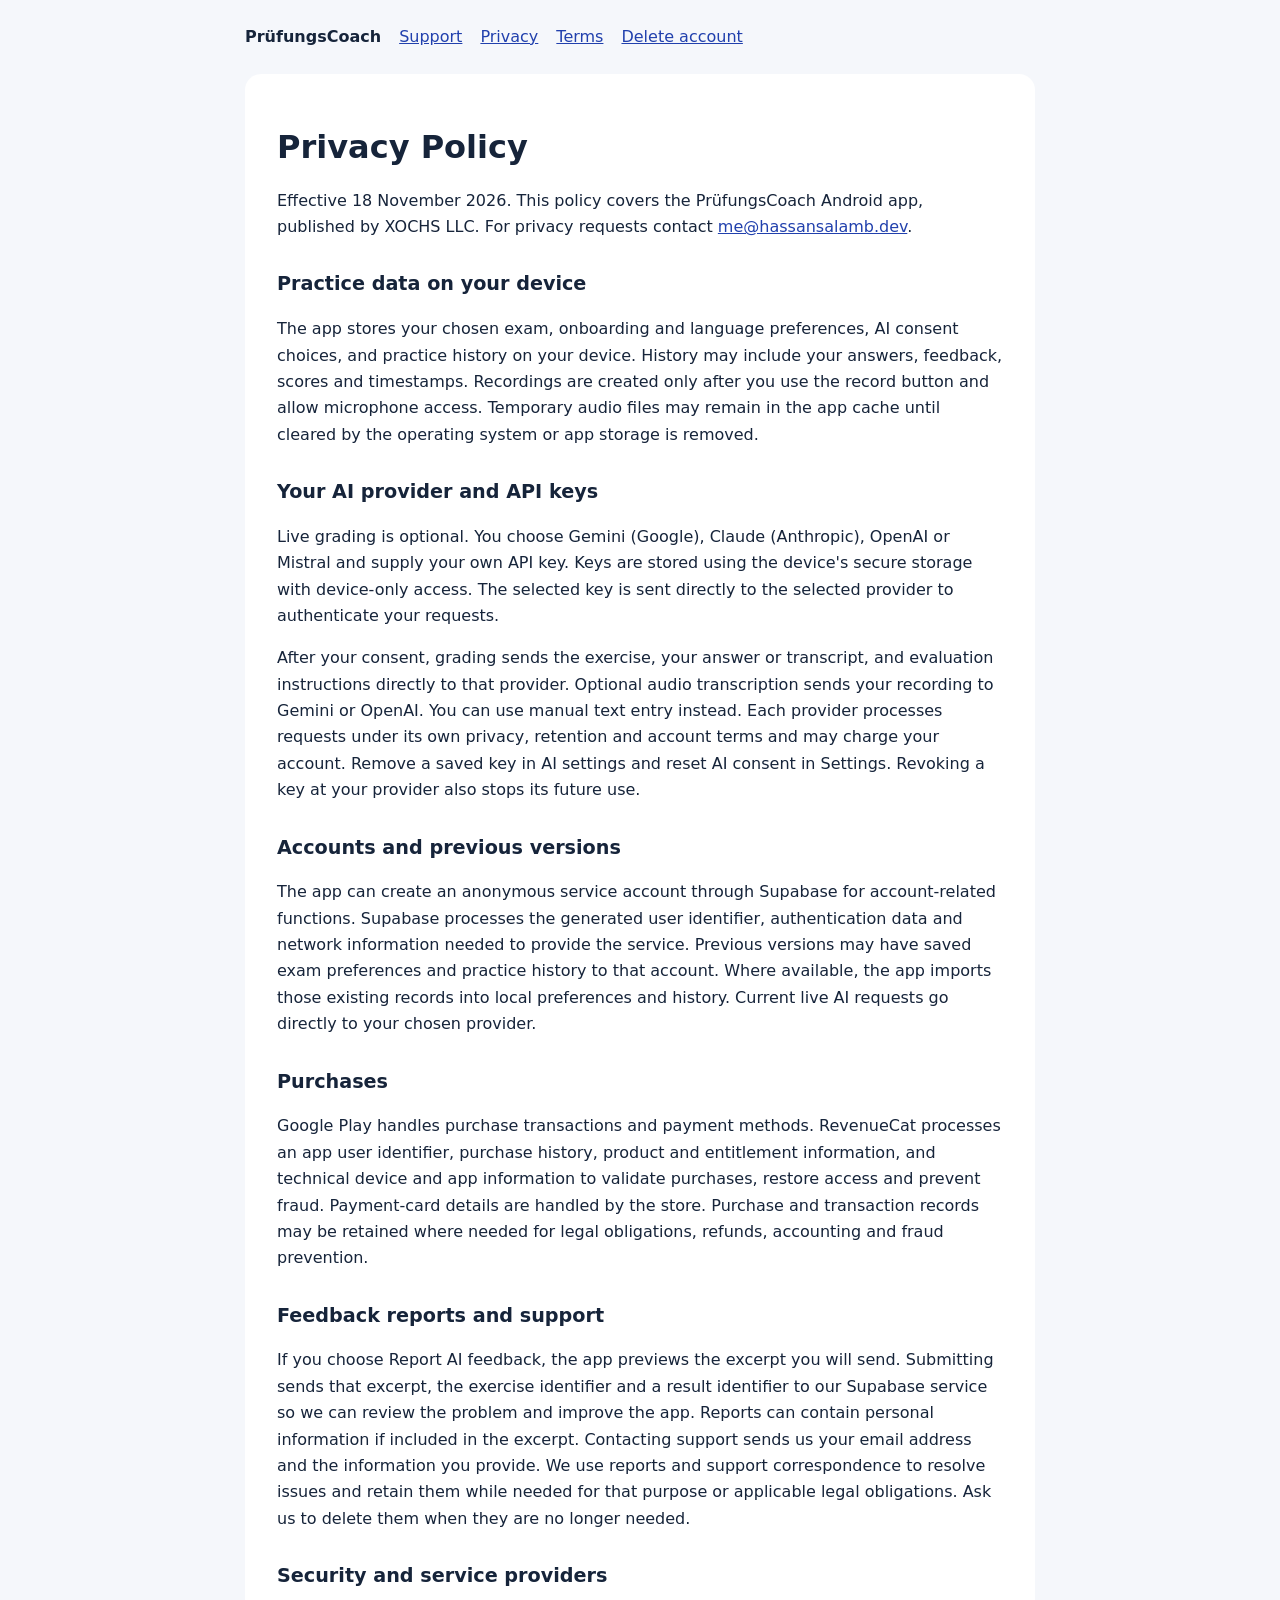
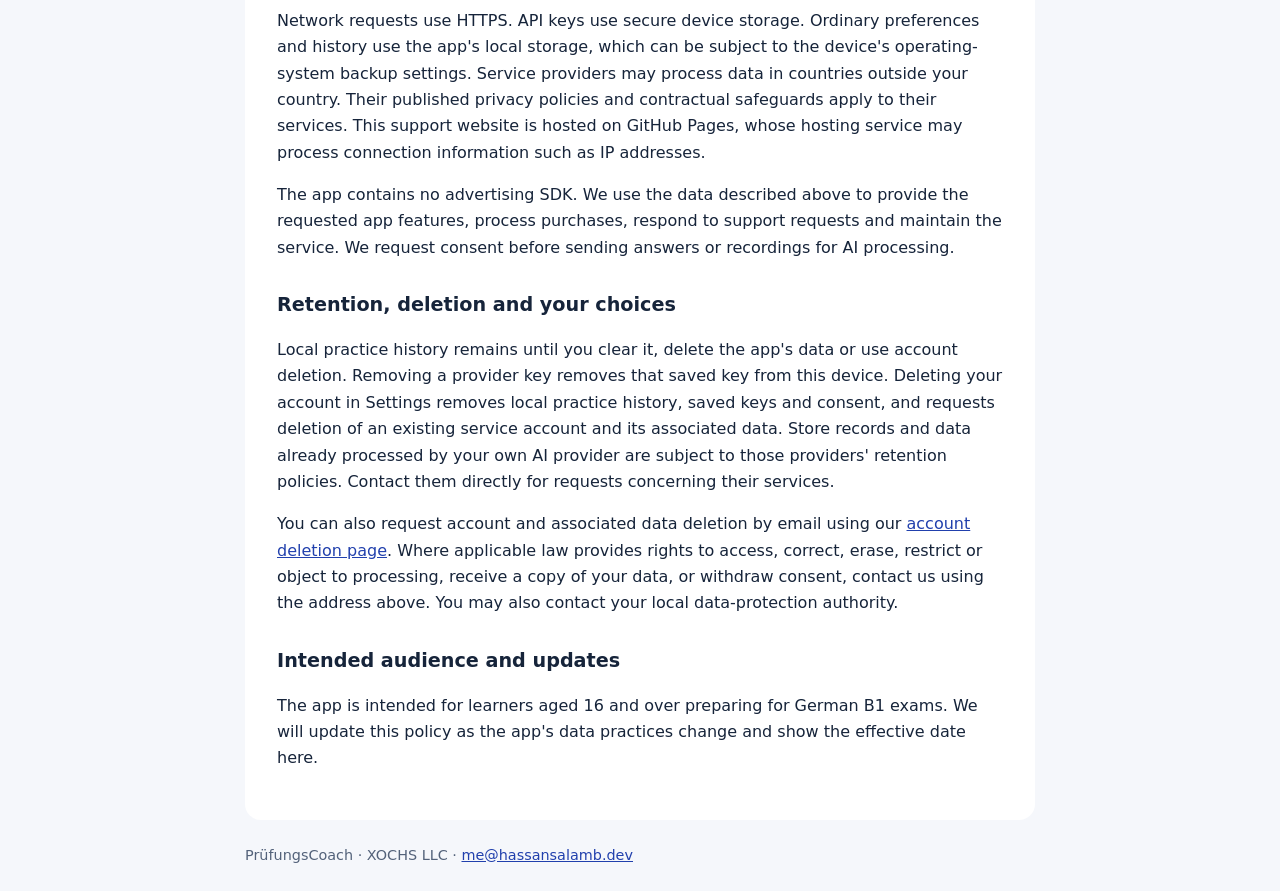
==== privacy.html @ 9089ce05 "Publish PrüfungsCoach support, privacy and deletion pages" ====
<!doctype html><html lang="en"><head><meta charset="utf-8"><meta name="viewport" content="width=device-width,initial-scale=1"><title>Privacy Policy · PrüfungsCoach</title><link rel="stylesheet" href="style.css"></head><body><header><strong>PrüfungsCoach</strong> <a href="index.html">Support</a> <a href="privacy.html">Privacy</a> <a href="terms.html">Terms</a> <a href="delete-account.html">Delete account</a> </header><main><h1>Privacy Policy</h1><p>Effective 18 November 2026. This policy covers the PrüfungsCoach Android app, published by XOCHS LLC. For privacy requests contact <a href="mailto:me@hassansalamb.dev">me@hassansalamb.dev</a>.</p>
<h2>Practice data on your device</h2><p>The app stores your chosen exam, onboarding and language preferences, AI consent choices, and practice history on your device. History may include your answers, feedback, scores and timestamps. Recordings are created only after you use the record button and allow microphone access. Temporary audio files may remain in the app cache until cleared by the operating system or app storage is removed.</p>
<h2>Your AI provider and API keys</h2><p>Live grading is optional. You choose Gemini (Google), Claude (Anthropic), OpenAI or Mistral and supply your own API key. Keys are stored using the device's secure storage with device-only access. The selected key is sent directly to the selected provider to authenticate your requests.</p><p>After your consent, grading sends the exercise, your answer or transcript, and evaluation instructions directly to that provider. Optional audio transcription sends your recording to Gemini or OpenAI. You can use manual text entry instead. Each provider processes requests under its own privacy, retention and account terms and may charge your account. Remove a saved key in AI settings and reset AI consent in Settings. Revoking a key at your provider also stops its future use.</p>
<h2>Accounts and previous versions</h2><p>The app can create an anonymous service account through Supabase for account-related functions. Supabase processes the generated user identifier, authentication data and network information needed to provide the service. Previous versions may have saved exam preferences and practice history to that account. Where available, the app imports those existing records into local preferences and history. Current live AI requests go directly to your chosen provider.</p>
<h2>Purchases</h2><p>Google Play handles purchase transactions and payment methods. RevenueCat processes an app user identifier, purchase history, product and entitlement information, and technical device and app information to validate purchases, restore access and prevent fraud. Payment-card details are handled by the store. Purchase and transaction records may be retained where needed for legal obligations, refunds, accounting and fraud prevention.</p>
<h2>Feedback reports and support</h2><p>If you choose Report AI feedback, the app previews the excerpt you will send. Submitting sends that excerpt, the exercise identifier and a result identifier to our Supabase service so we can review the problem and improve the app. Reports can contain personal information if included in the excerpt. Contacting support sends us your email address and the information you provide. We use reports and support correspondence to resolve issues and retain them while needed for that purpose or applicable legal obligations. Ask us to delete them when they are no longer needed.</p>
<h2>Security and service providers</h2><p>Network requests use HTTPS. API keys use secure device storage. Ordinary preferences and history use the app's local storage, which can be subject to the device's operating-system backup settings. Service providers may process data in countries outside your country. Their published privacy policies and contractual safeguards apply to their services. This support website is hosted on GitHub Pages, whose hosting service may process connection information such as IP addresses.</p><p>The app contains no advertising SDK. We use the data described above to provide the requested app features, process purchases, respond to support requests and maintain the service. We request consent before sending answers or recordings for AI processing.</p>
<h2>Retention, deletion and your choices</h2><p>Local practice history remains until you clear it, delete the app's data or use account deletion. Removing a provider key removes that saved key from this device. Deleting your account in Settings removes local practice history, saved keys and consent, and requests deletion of an existing service account and its associated data. Store records and data already processed by your own AI provider are subject to those providers' retention policies. Contact them directly for requests concerning their services.</p><p>You can also request account and associated data deletion by email using our <a href="delete-account.html">account deletion page</a>. Where applicable law provides rights to access, correct, erase, restrict or object to processing, receive a copy of your data, or withdraw consent, contact us using the address above. You may also contact your local data-protection authority.</p>
<h2>Intended audience and updates</h2><p>The app is intended for learners aged 16 and over preparing for German B1 exams. We will update this policy as the app's data practices change and show the effective date here.</p></main><footer>PrüfungsCoach · XOCHS LLC · <a href="mailto:me@hassansalamb.dev">me@hassansalamb.dev</a></footer></body></html>
---- style.css ----
body{font-family:system-ui,sans-serif;color:#16243a;background:#f5f7fb;margin:0;line-height:1.65}header,main,footer{max-width:790px;margin:auto;padding:24px}header{display:flex;flex-wrap:wrap;gap:18px;align-items:center}header a{color:#2140ad}main{background:white;border-radius:16px;padding:32px;box-sizing:border-box}h1{line-height:1.2;font-size:2rem}h2{font-size:1.2rem;margin-top:28px}a{color:#2140ad;overflow-wrap:anywhere}footer{font-size:.9rem;color:#53627a}@media(max-width:600px){main{border-radius:0;padding:22px}header{padding:18px}}
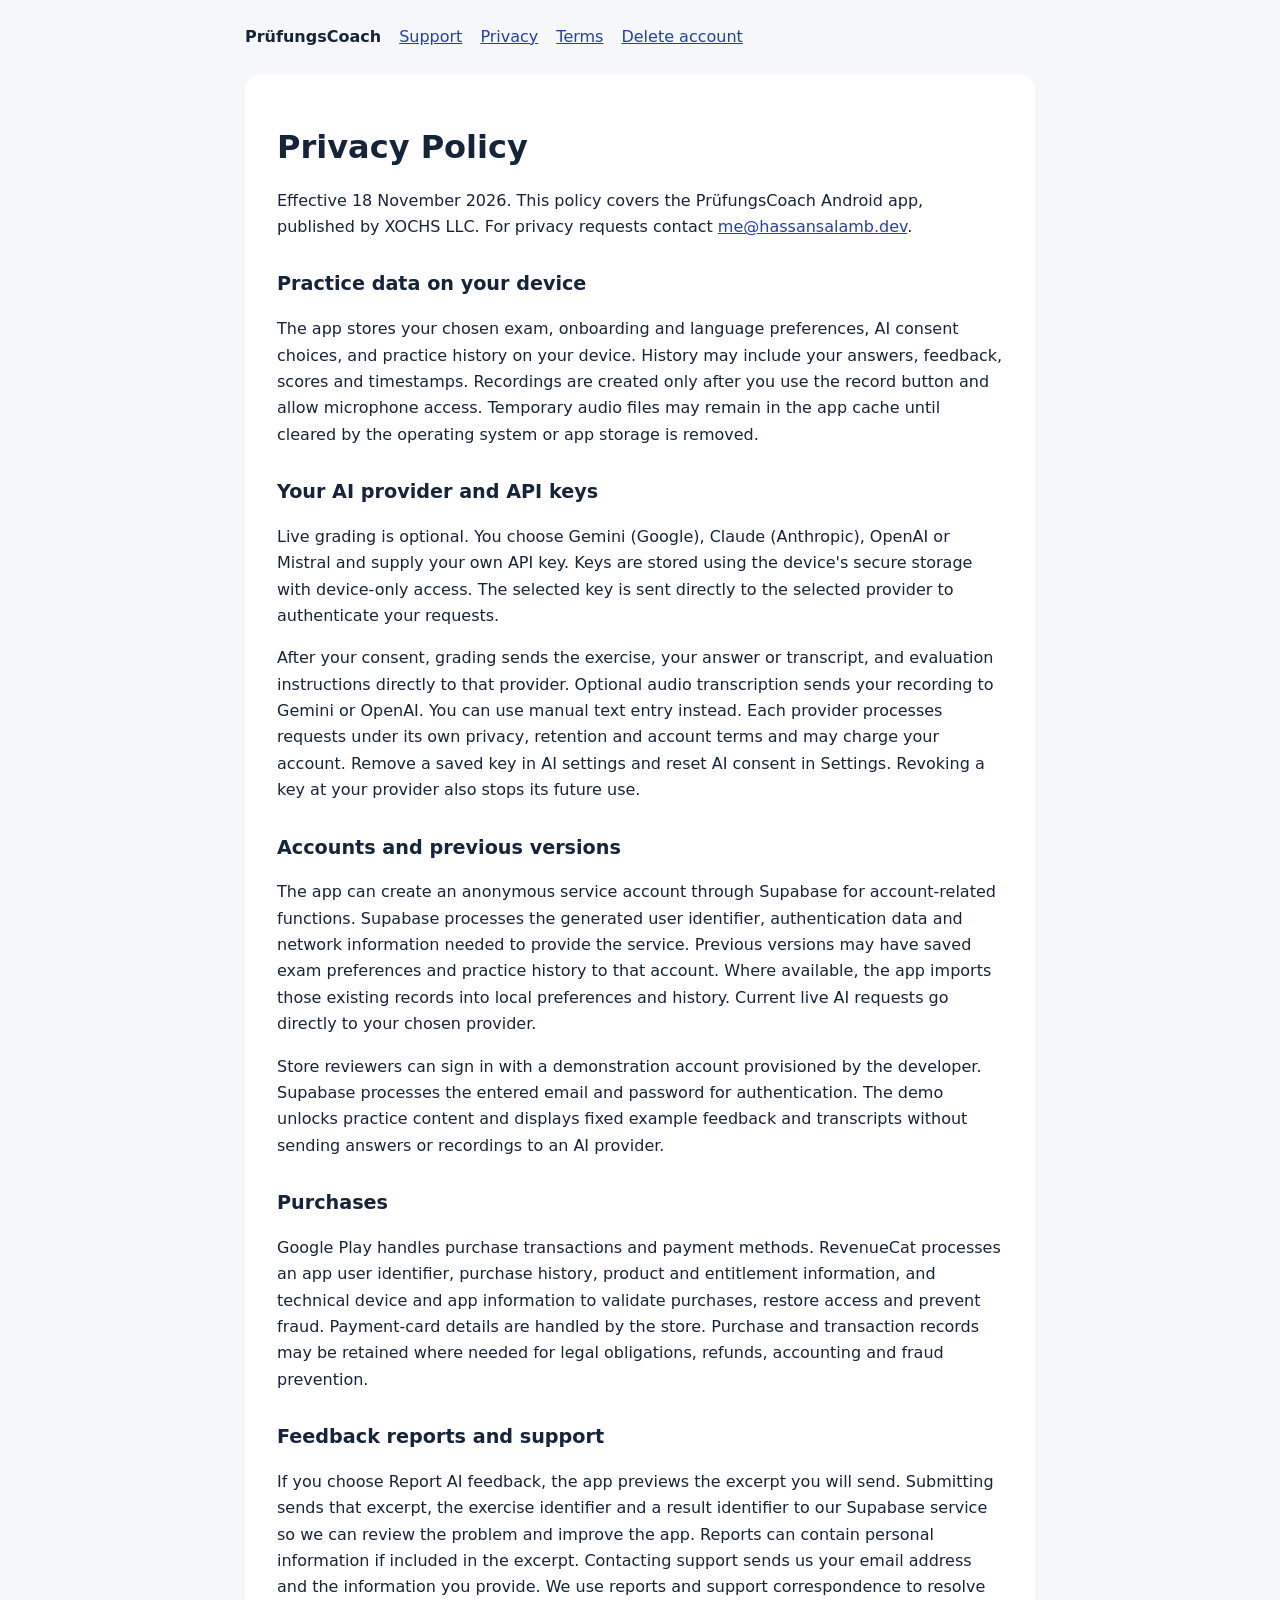
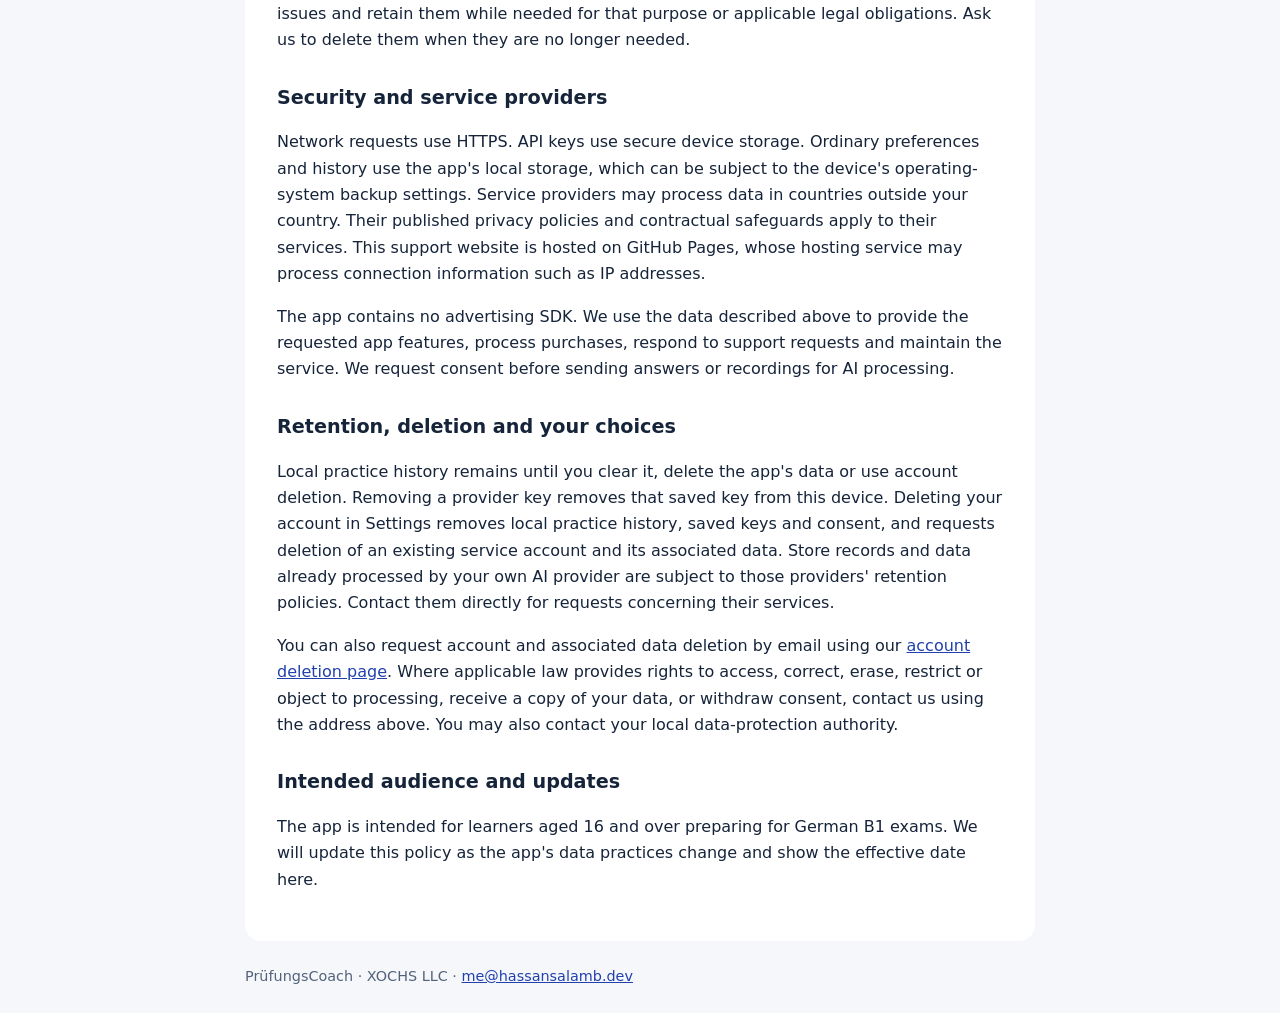
==== commit 2ec4e131: "Disclose optional store reviewer authentication" ====
--- a/privacy.html
+++ b/privacy.html
@@ -2,7 +2,7 @@
 <h2>Practice data on your device</h2><p>The app stores your chosen exam, onboarding and language preferences, AI consent choices, and practice history on your device. History may include your answers, feedback, scores and timestamps. Recordings are created only after you use the record button and allow microphone access. Temporary audio files may remain in the app cache until cleared by the operating system or app storage is removed.</p>
 <h2>Your AI provider and API keys</h2><p>Live grading is optional. You choose Gemini (Google), Claude (Anthropic), OpenAI or Mistral and supply your own API key. Keys are stored using the device's secure storage with device-only access. The selected key is sent directly to the selected provider to authenticate your requests.</p><p>After your consent, grading sends the exercise, your answer or transcript, and evaluation instructions directly to that provider. Optional audio transcription sends your recording to Gemini or OpenAI. You can use manual text entry instead. Each provider processes requests under its own privacy, retention and account terms and may charge your account. Remove a saved key in AI settings and reset AI consent in Settings. Revoking a key at your provider also stops its future use.</p>
 <h2>Accounts and previous versions</h2><p>The app can create an anonymous service account through Supabase for account-related functions. Supabase processes the generated user identifier, authentication data and network information needed to provide the service. Previous versions may have saved exam preferences and practice history to that account. Where available, the app imports those existing records into local preferences and history. Current live AI requests go directly to your chosen provider.</p>
-<h2>Purchases</h2><p>Google Play handles purchase transactions and payment methods. RevenueCat processes an app user identifier, purchase history, product and entitlement information, and technical device and app information to validate purchases, restore access and prevent fraud. Payment-card details are handled by the store. Purchase and transaction records may be retained where needed for legal obligations, refunds, accounting and fraud prevention.</p>
+<p>Store reviewers can sign in with a demonstration account provisioned by the developer. Supabase processes the entered email and password for authentication. The demo unlocks practice content and displays fixed example feedback and transcripts without sending answers or recordings to an AI provider.</p><h2>Purchases</h2><p>Google Play handles purchase transactions and payment methods. RevenueCat processes an app user identifier, purchase history, product and entitlement information, and technical device and app information to validate purchases, restore access and prevent fraud. Payment-card details are handled by the store. Purchase and transaction records may be retained where needed for legal obligations, refunds, accounting and fraud prevention.</p>
 <h2>Feedback reports and support</h2><p>If you choose Report AI feedback, the app previews the excerpt you will send. Submitting sends that excerpt, the exercise identifier and a result identifier to our Supabase service so we can review the problem and improve the app. Reports can contain personal information if included in the excerpt. Contacting support sends us your email address and the information you provide. We use reports and support correspondence to resolve issues and retain them while needed for that purpose or applicable legal obligations. Ask us to delete them when they are no longer needed.</p>
 <h2>Security and service providers</h2><p>Network requests use HTTPS. API keys use secure device storage. Ordinary preferences and history use the app's local storage, which can be subject to the device's operating-system backup settings. Service providers may process data in countries outside your country. Their published privacy policies and contractual safeguards apply to their services. This support website is hosted on GitHub Pages, whose hosting service may process connection information such as IP addresses.</p><p>The app contains no advertising SDK. We use the data described above to provide the requested app features, process purchases, respond to support requests and maintain the service. We request consent before sending answers or recordings for AI processing.</p>
 <h2>Retention, deletion and your choices</h2><p>Local practice history remains until you clear it, delete the app's data or use account deletion. Removing a provider key removes that saved key from this device. Deleting your account in Settings removes local practice history, saved keys and consent, and requests deletion of an existing service account and its associated data. Store records and data already processed by your own AI provider are subject to those providers' retention policies. Contact them directly for requests concerning their services.</p><p>You can also request account and associated data deletion by email using our <a href="delete-account.html">account deletion page</a>. Where applicable law provides rights to access, correct, erase, restrict or object to processing, receive a copy of your data, or withdraw consent, contact us using the address above. You may also contact your local data-protection authority.</p>
